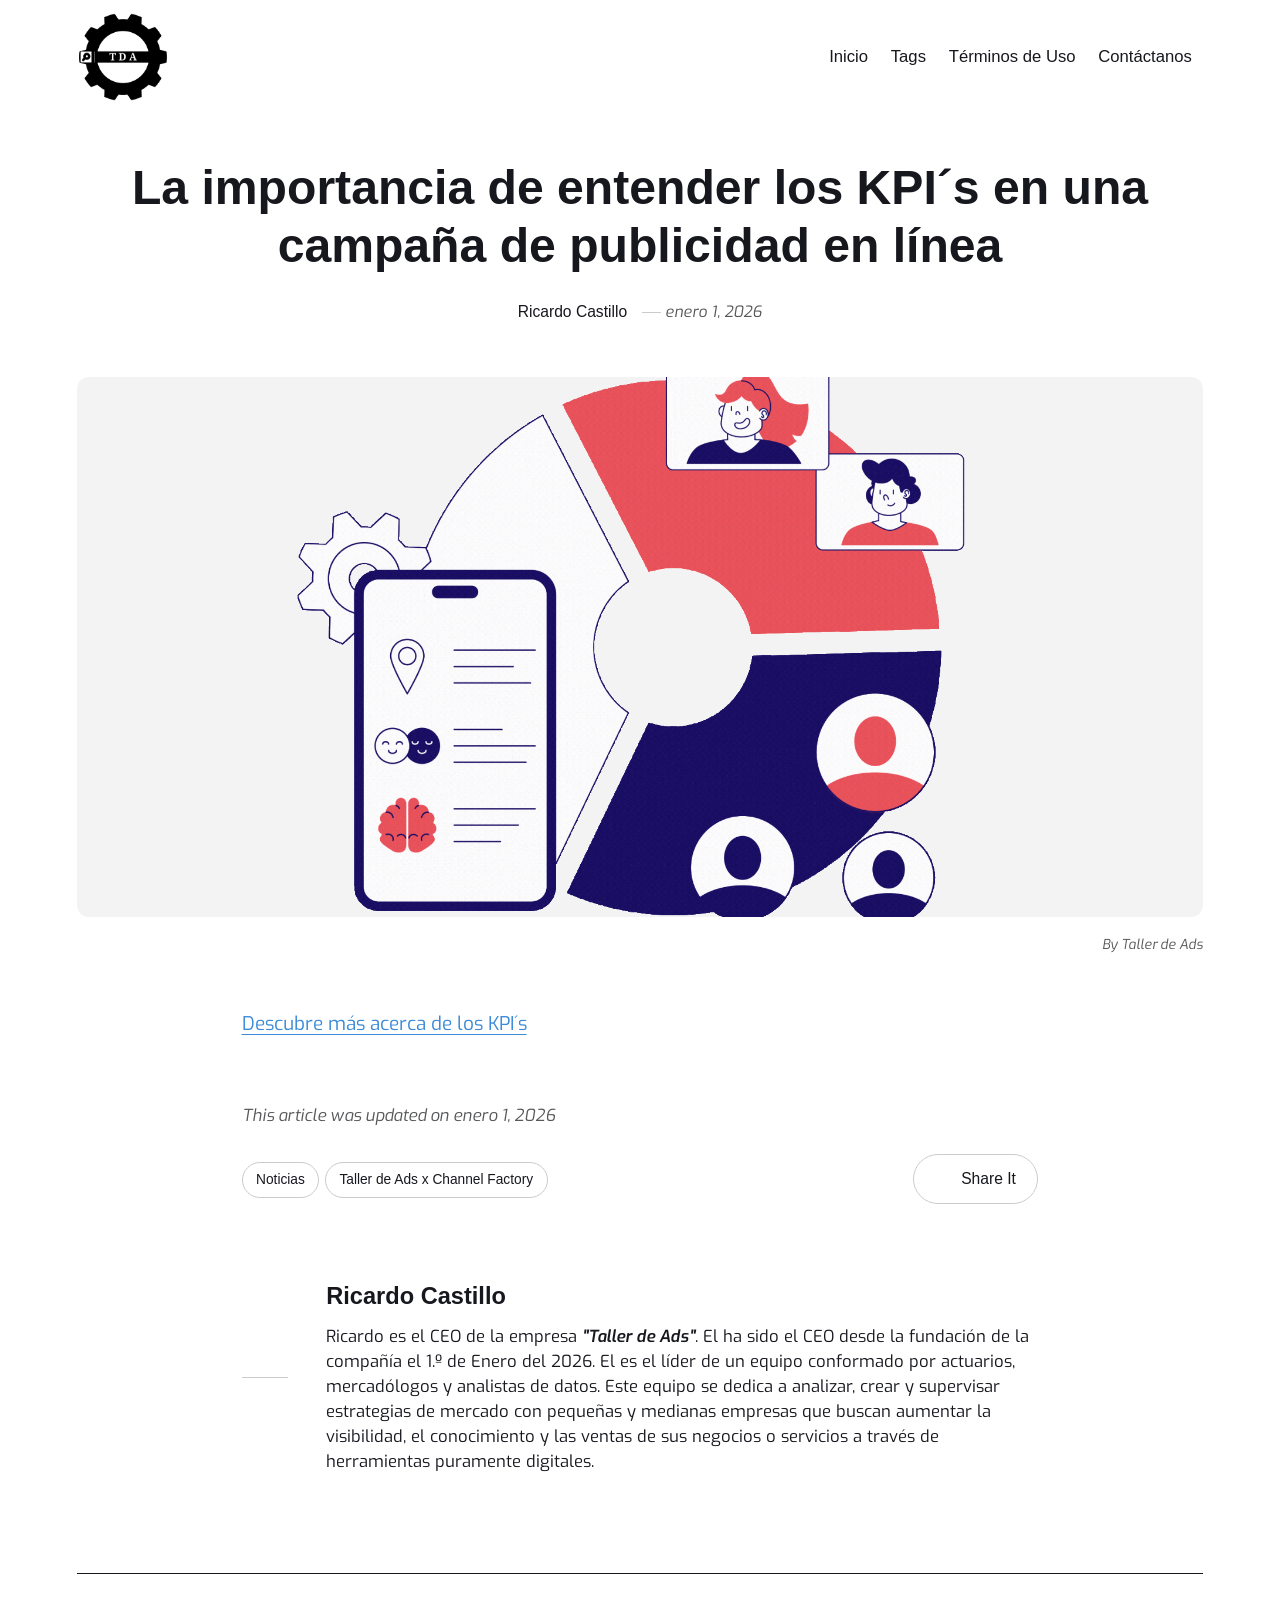
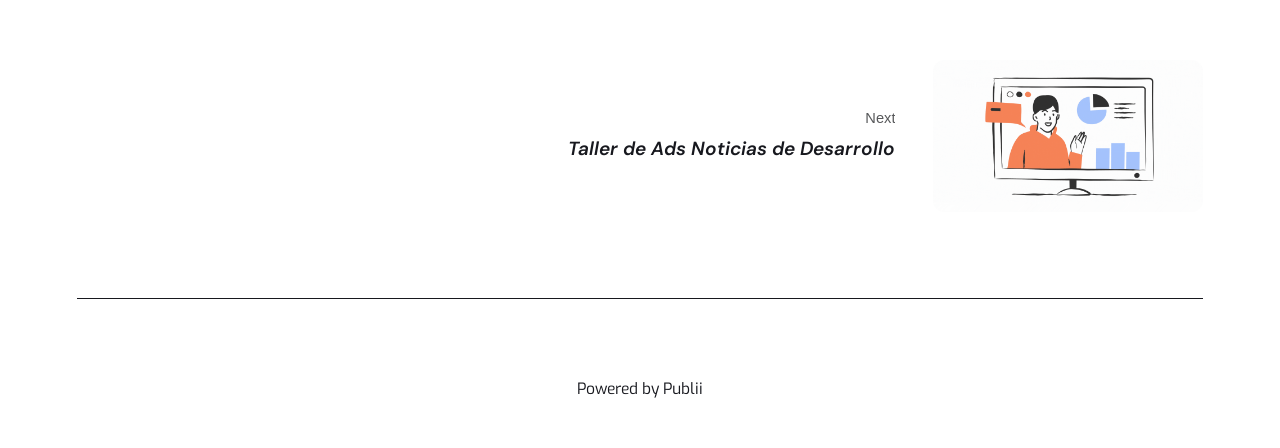
==== la-importancia-de-entender-los-kpis-en-una-campaa-de-publicidad-en-line/index.html @ 87f9d854 "Updated from Publii" ====
<!DOCTYPE html><html lang="es"><head><meta charset="utf-8"><meta http-equiv="X-UA-Compatible" content="IE=edge"><meta name="viewport" content="width=device-width,initial-scale=1"><title>La importancia de entender los KPI´s en una campaña de publicidad en línea - Taller de Ads</title><meta name="description" content="Taller de Ads narra de la importancia de entender los KPI´s y como estos mejoran futuras campañas de publicidad en línea."><meta name="generator" content="Publii Open-Source CMS for Static Site"><link rel="canonical" href="https://taller-ads.github.io/Taller-de-Ads/la-importancia-de-entender-los-kpis-en-una-campaa-de-publicidad-en-line/"><link rel="alternate" type="application/atom+xml" href="https://taller-ads.github.io/Taller-de-Ads/feed.xml" title="Taller de Ads - RSS"><link rel="alternate" type="application/json" href="https://taller-ads.github.io/Taller-de-Ads/feed.json" title="Taller de Ads - JSON"><meta property="og:title" content="La importancia de entender los KPI´s en una campaña de publicidad en línea"><meta property="og:image" content="https://taller-ads.github.io/Taller-de-Ads/media/posts/2/KPis.gif"><meta property="og:image:width" content="1920"><meta property="og:image:height" content="1080"><meta property="og:site_name" content="Taller de Ads"><meta property="og:description" content="Taller de Ads narra de la importancia de entender los KPI´s y como estos mejoran futuras campañas de publicidad en línea."><meta property="og:url" content="https://taller-ads.github.io/Taller-de-Ads/la-importancia-de-entender-los-kpis-en-una-campaa-de-publicidad-en-line/"><meta property="og:type" content="article"><link rel="shortcut icon" href="https://taller-ads.github.io/Taller-de-Ads/media/website/Taller-de-Ads-5.png" type="image/x-icon"><link rel="preload" href="https://taller-ads.github.io/Taller-de-Ads/assets/dynamic/fonts/exo/exo.woff2" as="font" type="font/woff2" crossorigin><link rel="preload" href="https://taller-ads.github.io/Taller-de-Ads/assets/dynamic/fonts/exo/exo-italic.woff2" as="font" type="font/woff2" crossorigin><link rel="preload" href="https://taller-ads.github.io/Taller-de-Ads/assets/dynamic/fonts/dmsans/dmsans.woff2" as="font" type="font/woff2" crossorigin><link rel="preload" href="https://taller-ads.github.io/Taller-de-Ads/assets/dynamic/fonts/dmsans/dmsans-italic.woff2" as="font" type="font/woff2" crossorigin><link rel="stylesheet" href="https://taller-ads.github.io/Taller-de-Ads/assets/css/style.css?v=8954010f05516cf7f7d532d155c84ef3"><script type="application/ld+json">{"@context":"http://schema.org","@type":"Article","mainEntityOfPage":{"@type":"WebPage","@id":"https://taller-ads.github.io/Taller-de-Ads/la-importancia-de-entender-los-kpis-en-una-campaa-de-publicidad-en-line/"},"headline":"La importancia de entender los KPI´s en una campaña de publicidad en línea","datePublished":"2026-01-01T21:03-05:00","dateModified":"2026-01-01T21:23-05:00","image":{"@type":"ImageObject","url":"https://taller-ads.github.io/Taller-de-Ads/media/posts/2/KPis.gif","height":1080,"width":1920},"description":"Taller de Ads narra de la importancia de entender los KPI´s y como estos mejoran futuras campañas de publicidad en línea.","author":{"@type":"Person","name":"Ricardo Castillo","url":"https://taller-ads.github.io/Taller-de-Ads/authors/ricardo-readman/"},"publisher":{"@type":"Organization","name":"Ricardo Castillo","logo":{"@type":"ImageObject","url":"https://taller-ads.github.io/Taller-de-Ads/media/website/Taller-de-Ads-5-2.png","height":1080,"width":1080}}}</script><noscript><style>img[loading] {
                    opacity: 1;
                }</style></noscript></head><body class="post-template"><header class="top js-header"><a class="logo" href="https://taller-ads.github.io/Taller-de-Ads/"><img src="https://taller-ads.github.io/Taller-de-Ads/media/website/Taller-de-Ads-5-2.png" alt="Taller de Ads" width="1080" height="1080"></a><nav class="navbar js-navbar"><button class="navbar__toggle js-toggle" aria-label="Menu" aria-haspopup="true" aria-expanded="false"><span class="navbar__toggle-box"><span class="navbar__toggle-inner">Menu</span></span></button><ul class="navbar__menu"><li><a href="https://taller-ads.github.io/Taller-de-Ads/" target="_self">Inicio</a></li><li><a href="https://taller-ads.github.io/Taller-de-Ads/tags/" target="_self">Tags</a></li><li><a href="https://taller-ads.github.io/Taller-de-Ads/terminos-y-condiciones/" target="_self">Términos de Uso</a></li><li><a href="www.miasegurador.mx" target="_self">Contáctanos</a></li></ul></nav></header><main class="post"><article class="content"><div class="hero"><header class="hero__content hero__content--centered"><div class="wrapper"><h1>La importancia de entender los KPI´s en una campaña de publicidad en línea</h1><div class="feed__meta content__meta content__meta--centered"><a href="https://taller-ads.github.io/Taller-de-Ads/authors/ricardo-readman/" class="feed__author">Ricardo Castillo</a> <time datetime="2026-01-01T21:03" class="feed__date">enero 1, 2026</time></div></div></header><figure class="hero__image"><div class="hero__image-wrapper"><img src="https://taller-ads.github.io/Taller-de-Ads/media/posts/2/KPis.gif" loading="eager" height="1080" width="1920" alt="KPI´s - la importancia de entender los KPI´s en las campañas digitales"></div><figcaption>By Taller de Ads</figcaption></figure></div><div class="entry-wrapper content__entry"><p><a href="https://www.youtube.com/watch?v=oYRj8zXJn3o" rel="nofollow">Descubre más acerca de los KPI´s</a></p></div><footer class="content__footer"><div class="entry-wrapper"><p class="content__updated">This article was updated on enero 1, 2026</p><div class="content__actions"><ul class="content__tag"><li><a href="https://taller-ads.github.io/Taller-de-Ads/tags/noticias/">Noticias</a></li><li><a href="https://taller-ads.github.io/Taller-de-Ads/tags/taller-de-ads-x-channel-factory/">Taller de Ads x Channel Factory</a></li></ul><div class="content__share"><button class="btn--icon content__share-button js-content__share-button"><svg width="20" height="20" aria-hidden="true"><use xlink:href="https://taller-ads.github.io/Taller-de-Ads/assets/svg/svg-map.svg#share"></use></svg> <span>Share It</span></button><div class="content__share-popup js-content__share-popup"></div></div></div><div class="content__bio bio"><div><h3 class="h4 bio__name"><a href="https://taller-ads.github.io/Taller-de-Ads/authors/ricardo-readman/" rel="author">Ricardo Castillo</a></h3><div class="bio__desc"><p class="align-left">Ricardo es el CEO de la empresa <strong><em>"Taller de Ads"</em></strong>. El ha sido el CEO desde la fundación de la compañía el 1.º de Enero del 2026. El es el líder de un equipo conformado por actuarios, mercadólogos y analistas de datos. Este equipo se dedica a analizar, crear y supervisar estrategias de mercado con pequeñas y medianas empresas que buscan aumentar la visibilidad, el conocimiento y las ventas de sus negocios o servicios a través de herramientas puramente digitales. </p></div></div></div></div><nav class="content__nav"><div class="wrapper"><div class="content__nav-inner"><div class="content__nav-next"><a href="https://taller-ads.github.io/Taller-de-Ads/taller-de-ads-noticias-de-desarrollo/" class="content__nav-link" rel="next"><div><span>Next</span> Taller de Ads Noticias de Desarrollo</div><figure class="content__nav-image"><img src="https://taller-ads.github.io/Taller-de-Ads/media/posts/3/Eventos.gif" class="lazyload" loading="lazy" alt="KPI´s en 2026" height="1080" width="1080"></figure></a></div></div></div></nav></footer></article></main><footer class="footer footer--glued"><div class="wrapper"><div class="footer__copyright"><p>Powered by Publii</p></div><button id="backToTop" class="footer__bttop" aria-label="Back to top" title="Back to top"><svg width="20" height="20"><use xlink:href="https://taller-ads.github.io/Taller-de-Ads/assets/svg/svg-map.svg#toparrow"/></svg></button></div></footer><script defer="defer" src="https://taller-ads.github.io/Taller-de-Ads/assets/js/scripts.min.js?v=ffcbea6c02c8178d10092962b235a5b0"></script><script>window.publiiThemeMenuConfig={mobileMenuMode:'sidebar',animationSpeed:300,submenuWidth: 'auto',doubleClickTime:500,mobileMenuExpandableSubmenus:true,relatedContainerForOverlayMenuSelector:'.top'};</script><script>var images = document.querySelectorAll('img[loading]');
        for (var i = 0; i < images.length; i++) {
            if (images[i].complete) {
                images[i].classList.add('is-loaded');
            } else {
                images[i].addEventListener('load', function () {
                    this.classList.add('is-loaded');
                }, false);
            }
        }</script></body></html>
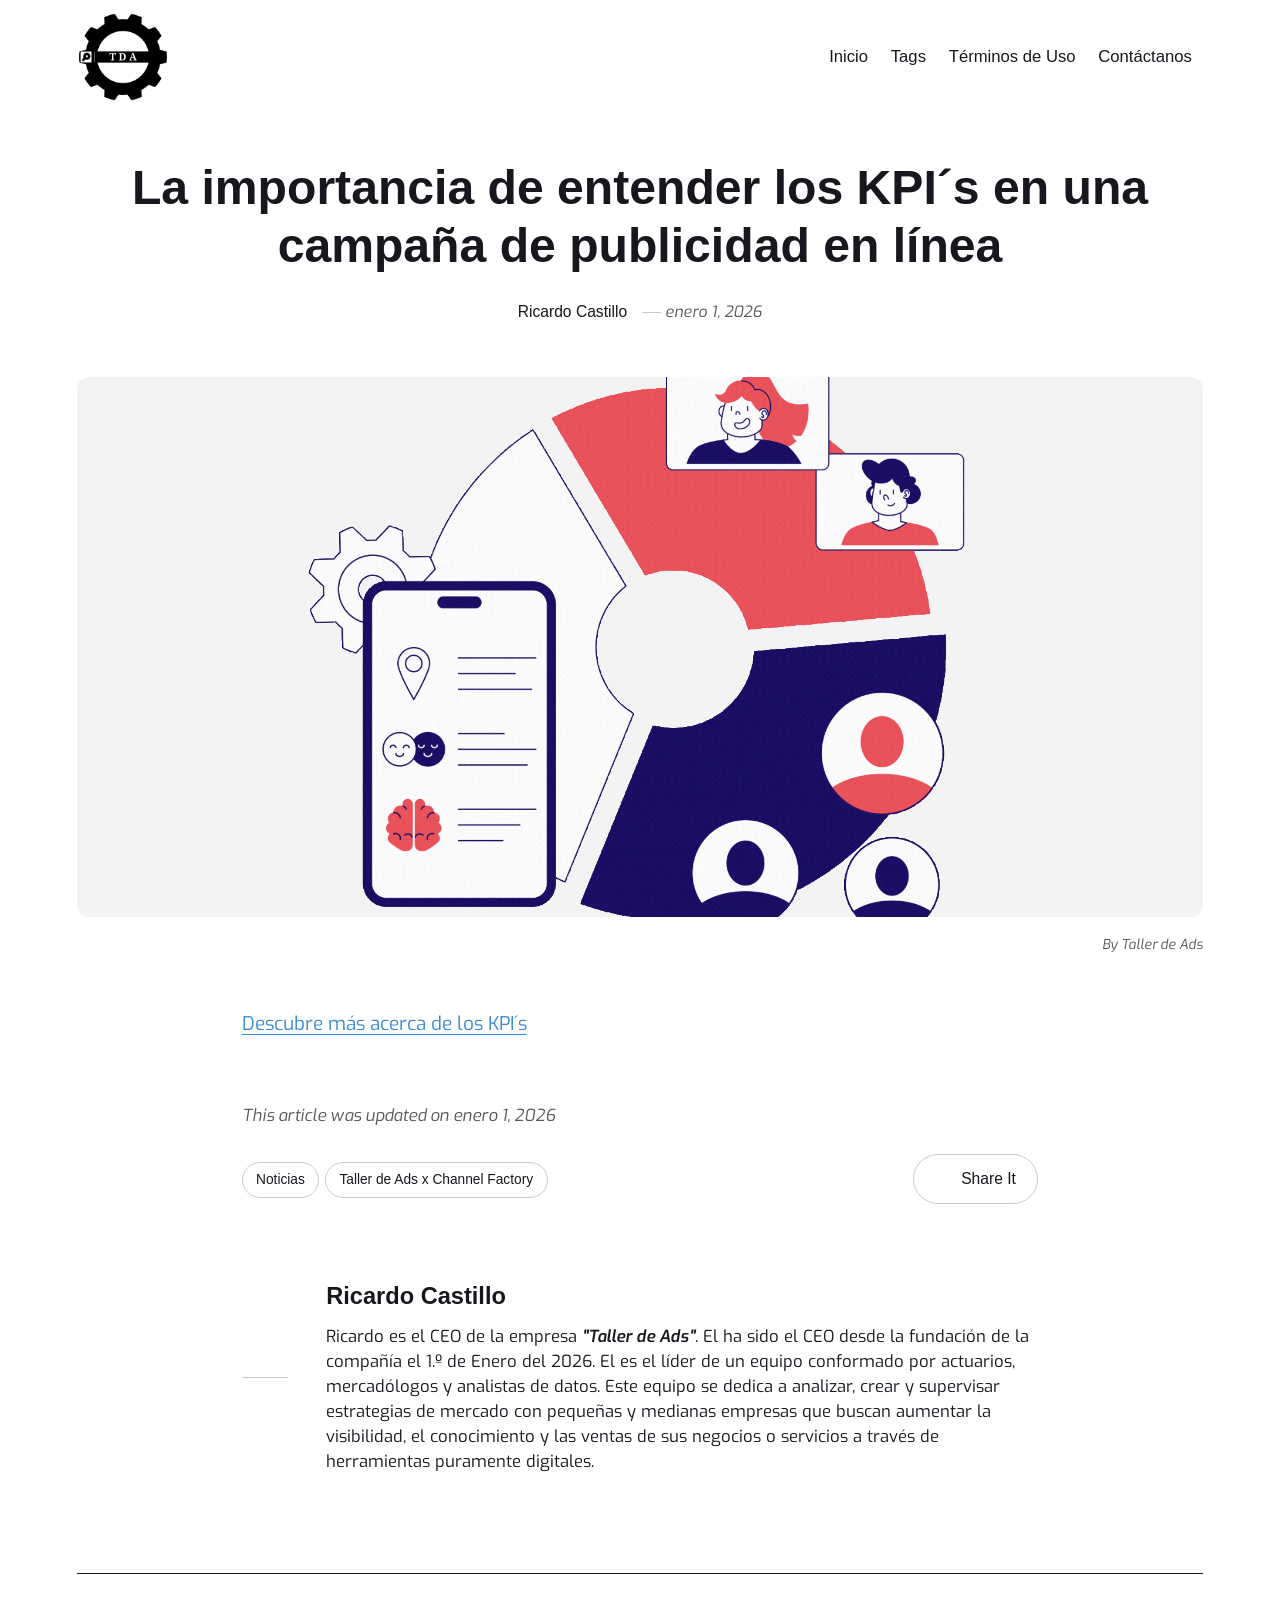
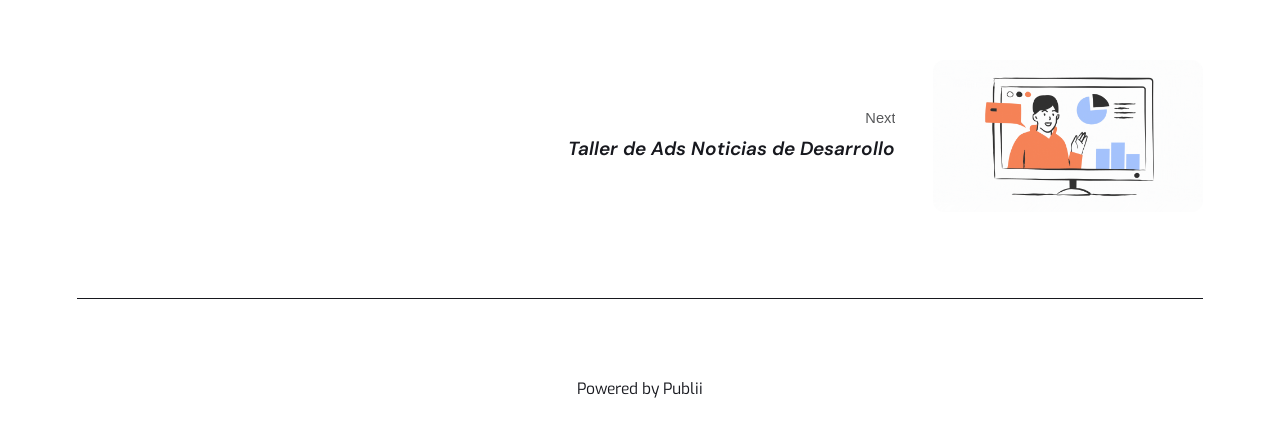
==== commit 4f2ed5bc: "Updated from Publii" ====
--- a/la-importancia-de-entender-los-kpis-en-una-campaa-de-publicidad-en-line/index.html
+++ b/la-importancia-de-entender-los-kpis-en-una-campaa-de-publicidad-en-line/index.html
@@ -1,6 +1,6 @@
 <!DOCTYPE html><html lang="es"><head><meta charset="utf-8"><meta http-equiv="X-UA-Compatible" content="IE=edge"><meta name="viewport" content="width=device-width,initial-scale=1"><title>La importancia de entender los KPI´s en una campaña de publicidad en línea - Taller de Ads</title><meta name="description" content="Taller de Ads narra de la importancia de entender los KPI´s y como estos mejoran futuras campañas de publicidad en línea."><meta name="generator" content="Publii Open-Source CMS for Static Site"><link rel="canonical" href="https://taller-ads.github.io/Taller-de-Ads/la-importancia-de-entender-los-kpis-en-una-campaa-de-publicidad-en-line/"><link rel="alternate" type="application/atom+xml" href="https://taller-ads.github.io/Taller-de-Ads/feed.xml" title="Taller de Ads - RSS"><link rel="alternate" type="application/json" href="https://taller-ads.github.io/Taller-de-Ads/feed.json" title="Taller de Ads - JSON"><meta property="og:title" content="La importancia de entender los KPI´s en una campaña de publicidad en línea"><meta property="og:image" content="https://taller-ads.github.io/Taller-de-Ads/media/posts/2/KPis.gif"><meta property="og:image:width" content="1920"><meta property="og:image:height" content="1080"><meta property="og:site_name" content="Taller de Ads"><meta property="og:description" content="Taller de Ads narra de la importancia de entender los KPI´s y como estos mejoran futuras campañas de publicidad en línea."><meta property="og:url" content="https://taller-ads.github.io/Taller-de-Ads/la-importancia-de-entender-los-kpis-en-una-campaa-de-publicidad-en-line/"><meta property="og:type" content="article"><link rel="shortcut icon" href="https://taller-ads.github.io/Taller-de-Ads/media/website/Taller-de-Ads-5.png" type="image/x-icon"><link rel="preload" href="https://taller-ads.github.io/Taller-de-Ads/assets/dynamic/fonts/exo/exo.woff2" as="font" type="font/woff2" crossorigin><link rel="preload" href="https://taller-ads.github.io/Taller-de-Ads/assets/dynamic/fonts/exo/exo-italic.woff2" as="font" type="font/woff2" crossorigin><link rel="preload" href="https://taller-ads.github.io/Taller-de-Ads/assets/dynamic/fonts/dmsans/dmsans.woff2" as="font" type="font/woff2" crossorigin><link rel="preload" href="https://taller-ads.github.io/Taller-de-Ads/assets/dynamic/fonts/dmsans/dmsans-italic.woff2" as="font" type="font/woff2" crossorigin><link rel="stylesheet" href="https://taller-ads.github.io/Taller-de-Ads/assets/css/style.css?v=8954010f05516cf7f7d532d155c84ef3"><script type="application/ld+json">{"@context":"http://schema.org","@type":"Article","mainEntityOfPage":{"@type":"WebPage","@id":"https://taller-ads.github.io/Taller-de-Ads/la-importancia-de-entender-los-kpis-en-una-campaa-de-publicidad-en-line/"},"headline":"La importancia de entender los KPI´s en una campaña de publicidad en línea","datePublished":"2026-01-01T21:03-05:00","dateModified":"2026-01-01T21:23-05:00","image":{"@type":"ImageObject","url":"https://taller-ads.github.io/Taller-de-Ads/media/posts/2/KPis.gif","height":1080,"width":1920},"description":"Taller de Ads narra de la importancia de entender los KPI´s y como estos mejoran futuras campañas de publicidad en línea.","author":{"@type":"Person","name":"Ricardo Castillo","url":"https://taller-ads.github.io/Taller-de-Ads/authors/ricardo-readman/"},"publisher":{"@type":"Organization","name":"Ricardo Castillo","logo":{"@type":"ImageObject","url":"https://taller-ads.github.io/Taller-de-Ads/media/website/Taller-de-Ads-5-2.png","height":1080,"width":1080}}}</script><noscript><style>img[loading] {
                     opacity: 1;
-                }</style></noscript></head><body class="post-template"><header class="top js-header"><a class="logo" href="https://taller-ads.github.io/Taller-de-Ads/"><img src="https://taller-ads.github.io/Taller-de-Ads/media/website/Taller-de-Ads-5-2.png" alt="Taller de Ads" width="1080" height="1080"></a><nav class="navbar js-navbar"><button class="navbar__toggle js-toggle" aria-label="Menu" aria-haspopup="true" aria-expanded="false"><span class="navbar__toggle-box"><span class="navbar__toggle-inner">Menu</span></span></button><ul class="navbar__menu"><li><a href="https://taller-ads.github.io/Taller-de-Ads/" target="_self">Inicio</a></li><li><a href="https://taller-ads.github.io/Taller-de-Ads/tags/" target="_self">Tags</a></li><li><a href="https://taller-ads.github.io/Taller-de-Ads/terminos-y-condiciones/" target="_self">Términos de Uso</a></li><li><a href="www.miasegurador.mx" target="_self">Contáctanos</a></li></ul></nav></header><main class="post"><article class="content"><div class="hero"><header class="hero__content hero__content--centered"><div class="wrapper"><h1>La importancia de entender los KPI´s en una campaña de publicidad en línea</h1><div class="feed__meta content__meta content__meta--centered"><a href="https://taller-ads.github.io/Taller-de-Ads/authors/ricardo-readman/" class="feed__author">Ricardo Castillo</a> <time datetime="2026-01-01T21:03" class="feed__date">enero 1, 2026</time></div></div></header><figure class="hero__image"><div class="hero__image-wrapper"><img src="https://taller-ads.github.io/Taller-de-Ads/media/posts/2/KPis.gif" loading="eager" height="1080" width="1920" alt="KPI´s - la importancia de entender los KPI´s en las campañas digitales"></div><figcaption>By Taller de Ads</figcaption></figure></div><div class="entry-wrapper content__entry"><p><a href="https://www.youtube.com/watch?v=oYRj8zXJn3o" rel="nofollow">Descubre más acerca de los KPI´s</a></p></div><footer class="content__footer"><div class="entry-wrapper"><p class="content__updated">This article was updated on enero 1, 2026</p><div class="content__actions"><ul class="content__tag"><li><a href="https://taller-ads.github.io/Taller-de-Ads/tags/noticias/">Noticias</a></li><li><a href="https://taller-ads.github.io/Taller-de-Ads/tags/taller-de-ads-x-channel-factory/">Taller de Ads x Channel Factory</a></li></ul><div class="content__share"><button class="btn--icon content__share-button js-content__share-button"><svg width="20" height="20" aria-hidden="true"><use xlink:href="https://taller-ads.github.io/Taller-de-Ads/assets/svg/svg-map.svg#share"></use></svg> <span>Share It</span></button><div class="content__share-popup js-content__share-popup"></div></div></div><div class="content__bio bio"><div><h3 class="h4 bio__name"><a href="https://taller-ads.github.io/Taller-de-Ads/authors/ricardo-readman/" rel="author">Ricardo Castillo</a></h3><div class="bio__desc"><p class="align-left">Ricardo es el CEO de la empresa <strong><em>"Taller de Ads"</em></strong>. El ha sido el CEO desde la fundación de la compañía el 1.º de Enero del 2026. El es el líder de un equipo conformado por actuarios, mercadólogos y analistas de datos. Este equipo se dedica a analizar, crear y supervisar estrategias de mercado con pequeñas y medianas empresas que buscan aumentar la visibilidad, el conocimiento y las ventas de sus negocios o servicios a través de herramientas puramente digitales. </p></div></div></div></div><nav class="content__nav"><div class="wrapper"><div class="content__nav-inner"><div class="content__nav-next"><a href="https://taller-ads.github.io/Taller-de-Ads/taller-de-ads-noticias-de-desarrollo/" class="content__nav-link" rel="next"><div><span>Next</span> Taller de Ads Noticias de Desarrollo</div><figure class="content__nav-image"><img src="https://taller-ads.github.io/Taller-de-Ads/media/posts/3/Eventos.gif" class="lazyload" loading="lazy" alt="KPI´s en 2026" height="1080" width="1080"></figure></a></div></div></div></nav></footer></article></main><footer class="footer footer--glued"><div class="wrapper"><div class="footer__copyright"><p>Powered by Publii</p></div><button id="backToTop" class="footer__bttop" aria-label="Back to top" title="Back to top"><svg width="20" height="20"><use xlink:href="https://taller-ads.github.io/Taller-de-Ads/assets/svg/svg-map.svg#toparrow"/></svg></button></div></footer><script defer="defer" src="https://taller-ads.github.io/Taller-de-Ads/assets/js/scripts.min.js?v=ffcbea6c02c8178d10092962b235a5b0"></script><script>window.publiiThemeMenuConfig={mobileMenuMode:'sidebar',animationSpeed:300,submenuWidth: 'auto',doubleClickTime:500,mobileMenuExpandableSubmenus:true,relatedContainerForOverlayMenuSelector:'.top'};</script><script>var images = document.querySelectorAll('img[loading]');
+                }</style></noscript></head><body class="post-template"><header class="top js-header"><a class="logo" href="https://taller-ads.github.io/Taller-de-Ads/"><img src="https://taller-ads.github.io/Taller-de-Ads/media/website/Taller-de-Ads-5-2.png" alt="Taller de Ads" width="1080" height="1080"></a><nav class="navbar js-navbar"><button class="navbar__toggle js-toggle" aria-label="Menu" aria-haspopup="true" aria-expanded="false"><span class="navbar__toggle-box"><span class="navbar__toggle-inner">Menu</span></span></button><ul class="navbar__menu"><li><a href="https://taller-ads.github.io/Taller-de-Ads/" target="_self">Inicio</a></li><li><a href="https://taller-ads.github.io/Taller-de-Ads/tags/" target="_self">Tags</a></li><li><a href="https://taller-ads.github.io/Taller-de-Ads/terminos-y-condiciones/" target="_self">Términos de Uso</a></li><li><a href="https://miasegurador.mx/" target="_self">Contáctanos</a></li></ul></nav></header><main class="post"><article class="content"><div class="hero"><header class="hero__content hero__content--centered"><div class="wrapper"><h1>La importancia de entender los KPI´s en una campaña de publicidad en línea</h1><div class="feed__meta content__meta content__meta--centered"><a href="https://taller-ads.github.io/Taller-de-Ads/authors/ricardo-readman/" class="feed__author">Ricardo Castillo</a> <time datetime="2026-01-01T21:03" class="feed__date">enero 1, 2026</time></div></div></header><figure class="hero__image"><div class="hero__image-wrapper"><img src="https://taller-ads.github.io/Taller-de-Ads/media/posts/2/KPis.gif" loading="eager" height="1080" width="1920" alt="KPI´s - la importancia de entender los KPI´s en las campañas digitales"></div><figcaption>By Taller de Ads</figcaption></figure></div><div class="entry-wrapper content__entry"><p><a href="https://www.youtube.com/watch?v=oYRj8zXJn3o" rel="nofollow">Descubre más acerca de los KPI´s</a></p></div><footer class="content__footer"><div class="entry-wrapper"><p class="content__updated">This article was updated on enero 1, 2026</p><div class="content__actions"><ul class="content__tag"><li><a href="https://taller-ads.github.io/Taller-de-Ads/tags/noticias/">Noticias</a></li><li><a href="https://taller-ads.github.io/Taller-de-Ads/tags/taller-de-ads-x-channel-factory/">Taller de Ads x Channel Factory</a></li></ul><div class="content__share"><button class="btn--icon content__share-button js-content__share-button"><svg width="20" height="20" aria-hidden="true"><use xlink:href="https://taller-ads.github.io/Taller-de-Ads/assets/svg/svg-map.svg#share"></use></svg> <span>Share It</span></button><div class="content__share-popup js-content__share-popup"></div></div></div><div class="content__bio bio"><div><h3 class="h4 bio__name"><a href="https://taller-ads.github.io/Taller-de-Ads/authors/ricardo-readman/" rel="author">Ricardo Castillo</a></h3><div class="bio__desc"><p class="align-left">Ricardo es el CEO de la empresa <strong><em>"Taller de Ads"</em></strong>. El ha sido el CEO desde la fundación de la compañía el 1.º de Enero del 2026. El es el líder de un equipo conformado por actuarios, mercadólogos y analistas de datos. Este equipo se dedica a analizar, crear y supervisar estrategias de mercado con pequeñas y medianas empresas que buscan aumentar la visibilidad, el conocimiento y las ventas de sus negocios o servicios a través de herramientas puramente digitales. </p></div></div></div></div><nav class="content__nav"><div class="wrapper"><div class="content__nav-inner"><div class="content__nav-next"><a href="https://taller-ads.github.io/Taller-de-Ads/taller-de-ads-noticias-de-desarrollo/" class="content__nav-link" rel="next"><div><span>Next</span> Taller de Ads Noticias de Desarrollo</div><figure class="content__nav-image"><img src="https://taller-ads.github.io/Taller-de-Ads/media/posts/3/Eventos.gif" class="lazyload" loading="lazy" alt="KPI´s en 2026" height="1080" width="1080"></figure></a></div></div></div></nav></footer></article></main><footer class="footer footer--glued"><div class="wrapper"><div class="footer__copyright"><p>Powered by Publii</p></div><button id="backToTop" class="footer__bttop" aria-label="Back to top" title="Back to top"><svg width="20" height="20"><use xlink:href="https://taller-ads.github.io/Taller-de-Ads/assets/svg/svg-map.svg#toparrow"/></svg></button></div></footer><script defer="defer" src="https://taller-ads.github.io/Taller-de-Ads/assets/js/scripts.min.js?v=ffcbea6c02c8178d10092962b235a5b0"></script><script>window.publiiThemeMenuConfig={mobileMenuMode:'sidebar',animationSpeed:300,submenuWidth: 'auto',doubleClickTime:500,mobileMenuExpandableSubmenus:true,relatedContainerForOverlayMenuSelector:'.top'};</script><script>var images = document.querySelectorAll('img[loading]');
         for (var i = 0; i < images.length; i++) {
             if (images[i].complete) {
                 images[i].classList.add('is-loaded');
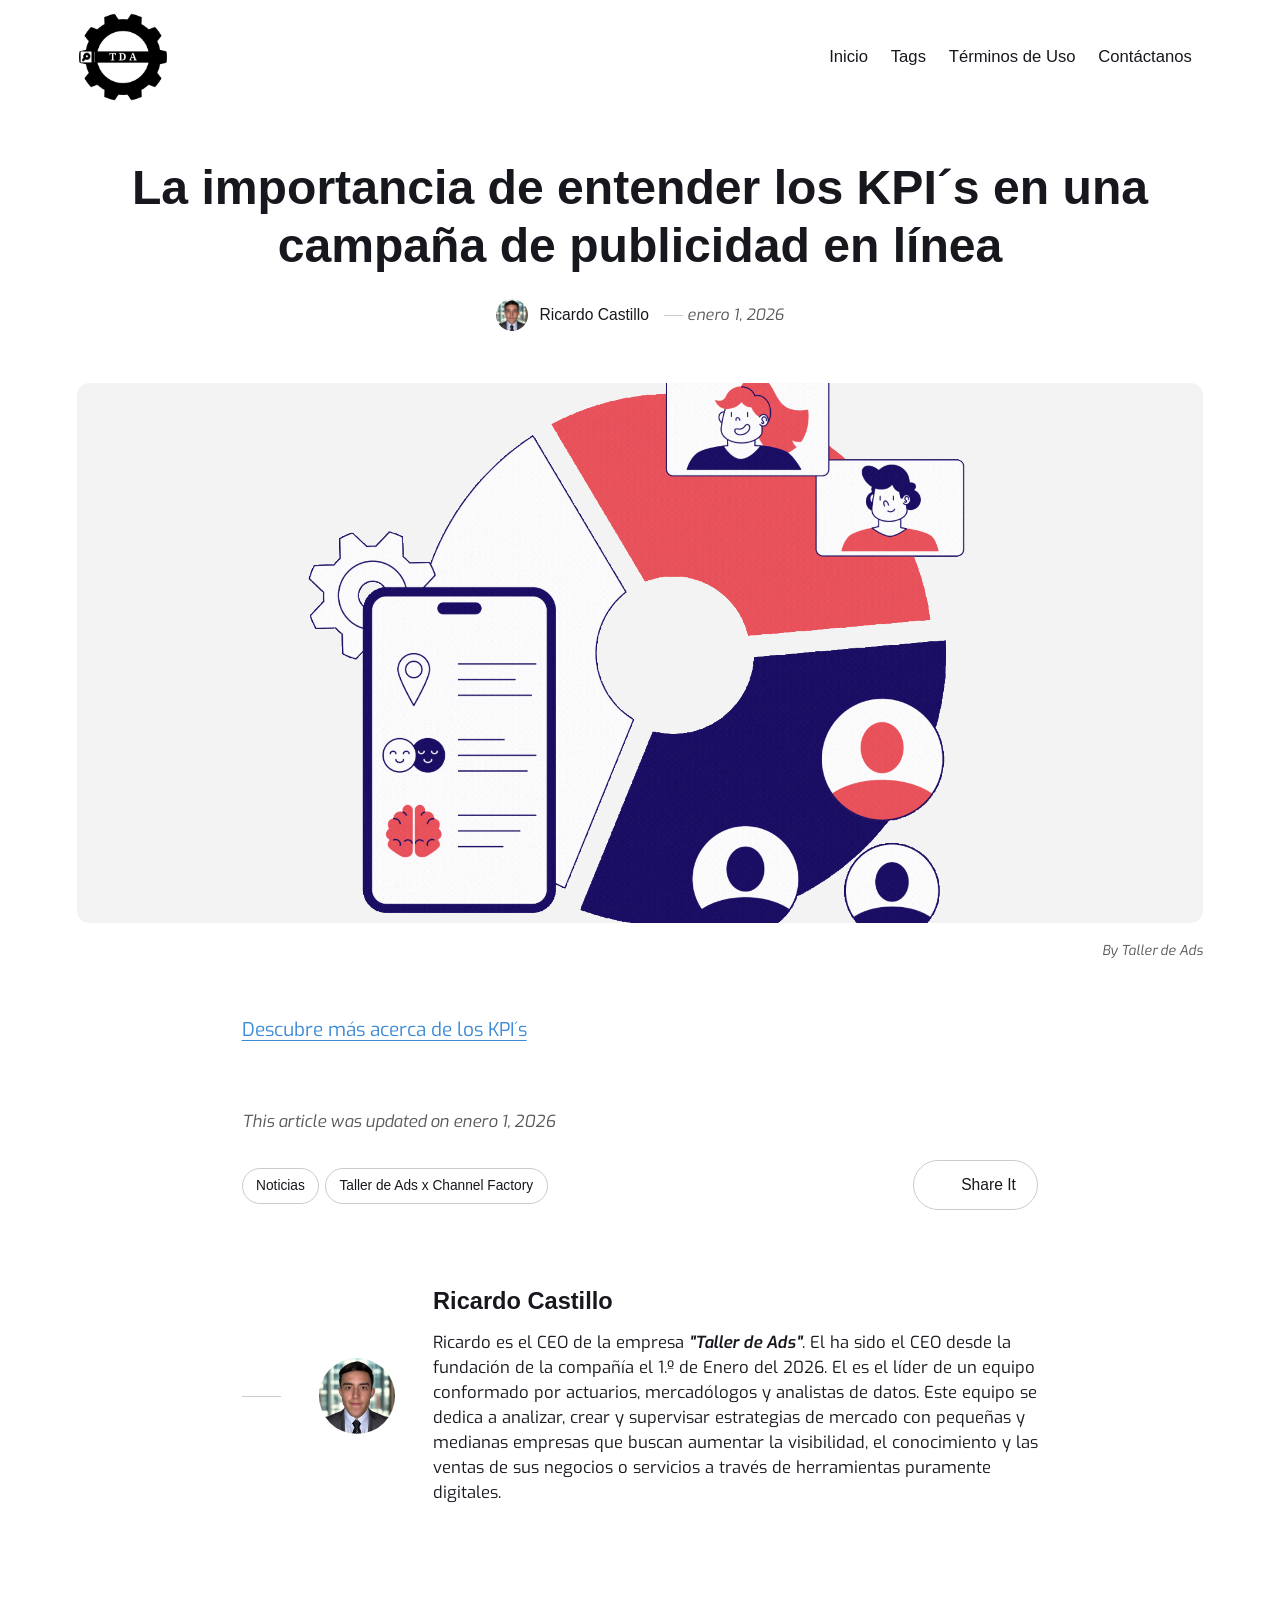
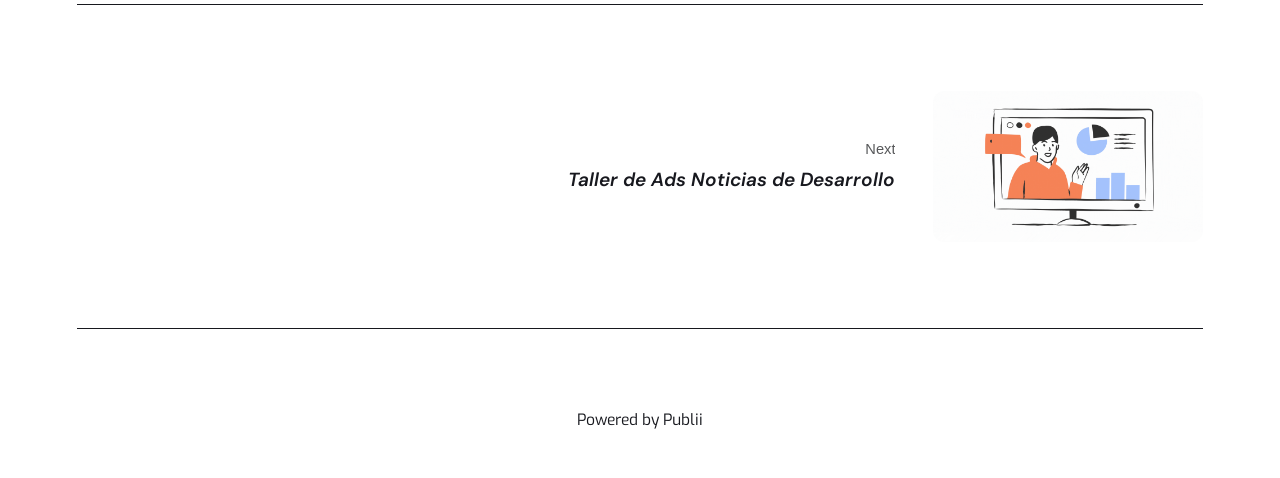
==== commit 1ae4cfb6: "Updated from Publii" ====
--- a/la-importancia-de-entender-los-kpis-en-una-campaa-de-publicidad-en-line/index.html
+++ b/la-importancia-de-entender-los-kpis-en-una-campaa-de-publicidad-en-line/index.html
@@ -1,6 +1,6 @@
 <!DOCTYPE html><html lang="es"><head><meta charset="utf-8"><meta http-equiv="X-UA-Compatible" content="IE=edge"><meta name="viewport" content="width=device-width,initial-scale=1"><title>La importancia de entender los KPI´s en una campaña de publicidad en línea - Taller de Ads</title><meta name="description" content="Taller de Ads narra de la importancia de entender los KPI´s y como estos mejoran futuras campañas de publicidad en línea."><meta name="generator" content="Publii Open-Source CMS for Static Site"><link rel="canonical" href="https://taller-ads.github.io/Taller-de-Ads/la-importancia-de-entender-los-kpis-en-una-campaa-de-publicidad-en-line/"><link rel="alternate" type="application/atom+xml" href="https://taller-ads.github.io/Taller-de-Ads/feed.xml" title="Taller de Ads - RSS"><link rel="alternate" type="application/json" href="https://taller-ads.github.io/Taller-de-Ads/feed.json" title="Taller de Ads - JSON"><meta property="og:title" content="La importancia de entender los KPI´s en una campaña de publicidad en línea"><meta property="og:image" content="https://taller-ads.github.io/Taller-de-Ads/media/posts/2/KPis.gif"><meta property="og:image:width" content="1920"><meta property="og:image:height" content="1080"><meta property="og:site_name" content="Taller de Ads"><meta property="og:description" content="Taller de Ads narra de la importancia de entender los KPI´s y como estos mejoran futuras campañas de publicidad en línea."><meta property="og:url" content="https://taller-ads.github.io/Taller-de-Ads/la-importancia-de-entender-los-kpis-en-una-campaa-de-publicidad-en-line/"><meta property="og:type" content="article"><link rel="shortcut icon" href="https://taller-ads.github.io/Taller-de-Ads/media/website/Taller-de-Ads-5.png" type="image/x-icon"><link rel="preload" href="https://taller-ads.github.io/Taller-de-Ads/assets/dynamic/fonts/exo/exo.woff2" as="font" type="font/woff2" crossorigin><link rel="preload" href="https://taller-ads.github.io/Taller-de-Ads/assets/dynamic/fonts/exo/exo-italic.woff2" as="font" type="font/woff2" crossorigin><link rel="preload" href="https://taller-ads.github.io/Taller-de-Ads/assets/dynamic/fonts/dmsans/dmsans.woff2" as="font" type="font/woff2" crossorigin><link rel="preload" href="https://taller-ads.github.io/Taller-de-Ads/assets/dynamic/fonts/dmsans/dmsans-italic.woff2" as="font" type="font/woff2" crossorigin><link rel="stylesheet" href="https://taller-ads.github.io/Taller-de-Ads/assets/css/style.css?v=8954010f05516cf7f7d532d155c84ef3"><script type="application/ld+json">{"@context":"http://schema.org","@type":"Article","mainEntityOfPage":{"@type":"WebPage","@id":"https://taller-ads.github.io/Taller-de-Ads/la-importancia-de-entender-los-kpis-en-una-campaa-de-publicidad-en-line/"},"headline":"La importancia de entender los KPI´s en una campaña de publicidad en línea","datePublished":"2026-01-01T21:03-05:00","dateModified":"2026-01-01T21:23-05:00","image":{"@type":"ImageObject","url":"https://taller-ads.github.io/Taller-de-Ads/media/posts/2/KPis.gif","height":1080,"width":1920},"description":"Taller de Ads narra de la importancia de entender los KPI´s y como estos mejoran futuras campañas de publicidad en línea.","author":{"@type":"Person","name":"Ricardo Castillo","url":"https://taller-ads.github.io/Taller-de-Ads/authors/ricardo-readman/"},"publisher":{"@type":"Organization","name":"Ricardo Castillo","logo":{"@type":"ImageObject","url":"https://taller-ads.github.io/Taller-de-Ads/media/website/Taller-de-Ads-5-2.png","height":1080,"width":1080}}}</script><noscript><style>img[loading] {
                     opacity: 1;
-                }</style></noscript></head><body class="post-template"><header class="top js-header"><a class="logo" href="https://taller-ads.github.io/Taller-de-Ads/"><img src="https://taller-ads.github.io/Taller-de-Ads/media/website/Taller-de-Ads-5-2.png" alt="Taller de Ads" width="1080" height="1080"></a><nav class="navbar js-navbar"><button class="navbar__toggle js-toggle" aria-label="Menu" aria-haspopup="true" aria-expanded="false"><span class="navbar__toggle-box"><span class="navbar__toggle-inner">Menu</span></span></button><ul class="navbar__menu"><li><a href="https://taller-ads.github.io/Taller-de-Ads/" target="_self">Inicio</a></li><li><a href="https://taller-ads.github.io/Taller-de-Ads/tags/" target="_self">Tags</a></li><li><a href="https://taller-ads.github.io/Taller-de-Ads/terminos-y-condiciones/" target="_self">Términos de Uso</a></li><li><a href="https://miasegurador.mx/" target="_self">Contáctanos</a></li></ul></nav></header><main class="post"><article class="content"><div class="hero"><header class="hero__content hero__content--centered"><div class="wrapper"><h1>La importancia de entender los KPI´s en una campaña de publicidad en línea</h1><div class="feed__meta content__meta content__meta--centered"><a href="https://taller-ads.github.io/Taller-de-Ads/authors/ricardo-readman/" class="feed__author">Ricardo Castillo</a> <time datetime="2026-01-01T21:03" class="feed__date">enero 1, 2026</time></div></div></header><figure class="hero__image"><div class="hero__image-wrapper"><img src="https://taller-ads.github.io/Taller-de-Ads/media/posts/2/KPis.gif" loading="eager" height="1080" width="1920" alt="KPI´s - la importancia de entender los KPI´s en las campañas digitales"></div><figcaption>By Taller de Ads</figcaption></figure></div><div class="entry-wrapper content__entry"><p><a href="https://www.youtube.com/watch?v=oYRj8zXJn3o" rel="nofollow">Descubre más acerca de los KPI´s</a></p></div><footer class="content__footer"><div class="entry-wrapper"><p class="content__updated">This article was updated on enero 1, 2026</p><div class="content__actions"><ul class="content__tag"><li><a href="https://taller-ads.github.io/Taller-de-Ads/tags/noticias/">Noticias</a></li><li><a href="https://taller-ads.github.io/Taller-de-Ads/tags/taller-de-ads-x-channel-factory/">Taller de Ads x Channel Factory</a></li></ul><div class="content__share"><button class="btn--icon content__share-button js-content__share-button"><svg width="20" height="20" aria-hidden="true"><use xlink:href="https://taller-ads.github.io/Taller-de-Ads/assets/svg/svg-map.svg#share"></use></svg> <span>Share It</span></button><div class="content__share-popup js-content__share-popup"></div></div></div><div class="content__bio bio"><div><h3 class="h4 bio__name"><a href="https://taller-ads.github.io/Taller-de-Ads/authors/ricardo-readman/" rel="author">Ricardo Castillo</a></h3><div class="bio__desc"><p class="align-left">Ricardo es el CEO de la empresa <strong><em>"Taller de Ads"</em></strong>. El ha sido el CEO desde la fundación de la compañía el 1.º de Enero del 2026. El es el líder de un equipo conformado por actuarios, mercadólogos y analistas de datos. Este equipo se dedica a analizar, crear y supervisar estrategias de mercado con pequeñas y medianas empresas que buscan aumentar la visibilidad, el conocimiento y las ventas de sus negocios o servicios a través de herramientas puramente digitales. </p></div></div></div></div><nav class="content__nav"><div class="wrapper"><div class="content__nav-inner"><div class="content__nav-next"><a href="https://taller-ads.github.io/Taller-de-Ads/taller-de-ads-noticias-de-desarrollo/" class="content__nav-link" rel="next"><div><span>Next</span> Taller de Ads Noticias de Desarrollo</div><figure class="content__nav-image"><img src="https://taller-ads.github.io/Taller-de-Ads/media/posts/3/Eventos.gif" class="lazyload" loading="lazy" alt="KPI´s en 2026" height="1080" width="1080"></figure></a></div></div></div></nav></footer></article></main><footer class="footer footer--glued"><div class="wrapper"><div class="footer__copyright"><p>Powered by Publii</p></div><button id="backToTop" class="footer__bttop" aria-label="Back to top" title="Back to top"><svg width="20" height="20"><use xlink:href="https://taller-ads.github.io/Taller-de-Ads/assets/svg/svg-map.svg#toparrow"/></svg></button></div></footer><script defer="defer" src="https://taller-ads.github.io/Taller-de-Ads/assets/js/scripts.min.js?v=ffcbea6c02c8178d10092962b235a5b0"></script><script>window.publiiThemeMenuConfig={mobileMenuMode:'sidebar',animationSpeed:300,submenuWidth: 'auto',doubleClickTime:500,mobileMenuExpandableSubmenus:true,relatedContainerForOverlayMenuSelector:'.top'};</script><script>var images = document.querySelectorAll('img[loading]');
+                }</style></noscript></head><body class="post-template"><header class="top js-header"><a class="logo" href="https://taller-ads.github.io/Taller-de-Ads/"><img src="https://taller-ads.github.io/Taller-de-Ads/media/website/Taller-de-Ads-5-2.png" alt="Taller de Ads" width="1080" height="1080"></a><nav class="navbar js-navbar"><button class="navbar__toggle js-toggle" aria-label="Menu" aria-haspopup="true" aria-expanded="false"><span class="navbar__toggle-box"><span class="navbar__toggle-inner">Menu</span></span></button><ul class="navbar__menu"><li><a href="https://taller-ads.github.io/Taller-de-Ads/" target="_self">Inicio</a></li><li><a href="https://taller-ads.github.io/Taller-de-Ads/tags/" target="_self">Tags</a></li><li><a href="https://taller-ads.github.io/Taller-de-Ads/terminos-y-condiciones/" target="_self">Términos de Uso</a></li><li><a href="https://miasegurador.mx/" target="_self">Contáctanos</a></li></ul></nav></header><main class="post"><article class="content"><div class="hero"><header class="hero__content hero__content--centered"><div class="wrapper"><h1>La importancia de entender los KPI´s en una campaña de publicidad en línea</h1><div class="feed__meta content__meta content__meta--centered"><img src="https://taller-ads.github.io/Taller-de-Ads/media/website/Ricardo-Castillo-2.png" loading="eager" height="1080" width="1080" class="feed__author-thumb" alt=""> <a href="https://taller-ads.github.io/Taller-de-Ads/authors/ricardo-readman/" class="feed__author">Ricardo Castillo</a> <time datetime="2026-01-01T21:03" class="feed__date">enero 1, 2026</time></div></div></header><figure class="hero__image"><div class="hero__image-wrapper"><img src="https://taller-ads.github.io/Taller-de-Ads/media/posts/2/KPis.gif" loading="eager" height="1080" width="1920" alt="KPI´s - la importancia de entender los KPI´s en las campañas digitales"></div><figcaption>By Taller de Ads</figcaption></figure></div><div class="entry-wrapper content__entry"><p><a href="https://www.youtube.com/watch?v=oYRj8zXJn3o" rel="nofollow">Descubre más acerca de los KPI´s</a></p></div><footer class="content__footer"><div class="entry-wrapper"><p class="content__updated">This article was updated on enero 1, 2026</p><div class="content__actions"><ul class="content__tag"><li><a href="https://taller-ads.github.io/Taller-de-Ads/tags/noticias/">Noticias</a></li><li><a href="https://taller-ads.github.io/Taller-de-Ads/tags/taller-de-ads-x-channel-factory/">Taller de Ads x Channel Factory</a></li></ul><div class="content__share"><button class="btn--icon content__share-button js-content__share-button"><svg width="20" height="20" aria-hidden="true"><use xlink:href="https://taller-ads.github.io/Taller-de-Ads/assets/svg/svg-map.svg#share"></use></svg> <span>Share It</span></button><div class="content__share-popup js-content__share-popup"></div></div></div><div class="content__bio bio"><img src="https://taller-ads.github.io/Taller-de-Ads/media/website/Ricardo-Castillo-2.png" loading="lazy" height="1080" width="1080" class="bio__avatar" alt=""><div><h3 class="h4 bio__name"><a href="https://taller-ads.github.io/Taller-de-Ads/authors/ricardo-readman/" rel="author">Ricardo Castillo</a></h3><div class="bio__desc"><p class="align-left">Ricardo es el CEO de la empresa <strong><em>"Taller de Ads"</em></strong>. El ha sido el CEO desde la fundación de la compañía el 1.º de Enero del 2026. El es el líder de un equipo conformado por actuarios, mercadólogos y analistas de datos. Este equipo se dedica a analizar, crear y supervisar estrategias de mercado con pequeñas y medianas empresas que buscan aumentar la visibilidad, el conocimiento y las ventas de sus negocios o servicios a través de herramientas puramente digitales. </p></div></div></div></div><nav class="content__nav"><div class="wrapper"><div class="content__nav-inner"><div class="content__nav-next"><a href="https://taller-ads.github.io/Taller-de-Ads/taller-de-ads-noticias-de-desarrollo/" class="content__nav-link" rel="next"><div><span>Next</span> Taller de Ads Noticias de Desarrollo</div><figure class="content__nav-image"><img src="https://taller-ads.github.io/Taller-de-Ads/media/posts/3/Eventos.gif" class="lazyload" loading="lazy" alt="KPI´s en 2026" height="1080" width="1080"></figure></a></div></div></div></nav></footer></article></main><footer class="footer footer--glued"><div class="wrapper"><div class="footer__copyright"><p>Powered by Publii</p></div><button id="backToTop" class="footer__bttop" aria-label="Back to top" title="Back to top"><svg width="20" height="20"><use xlink:href="https://taller-ads.github.io/Taller-de-Ads/assets/svg/svg-map.svg#toparrow"/></svg></button></div></footer><script defer="defer" src="https://taller-ads.github.io/Taller-de-Ads/assets/js/scripts.min.js?v=ffcbea6c02c8178d10092962b235a5b0"></script><script>window.publiiThemeMenuConfig={mobileMenuMode:'sidebar',animationSpeed:300,submenuWidth: 'auto',doubleClickTime:500,mobileMenuExpandableSubmenus:true,relatedContainerForOverlayMenuSelector:'.top'};</script><script>var images = document.querySelectorAll('img[loading]');
         for (var i = 0; i < images.length; i++) {
             if (images[i].complete) {
                 images[i].classList.add('is-loaded');
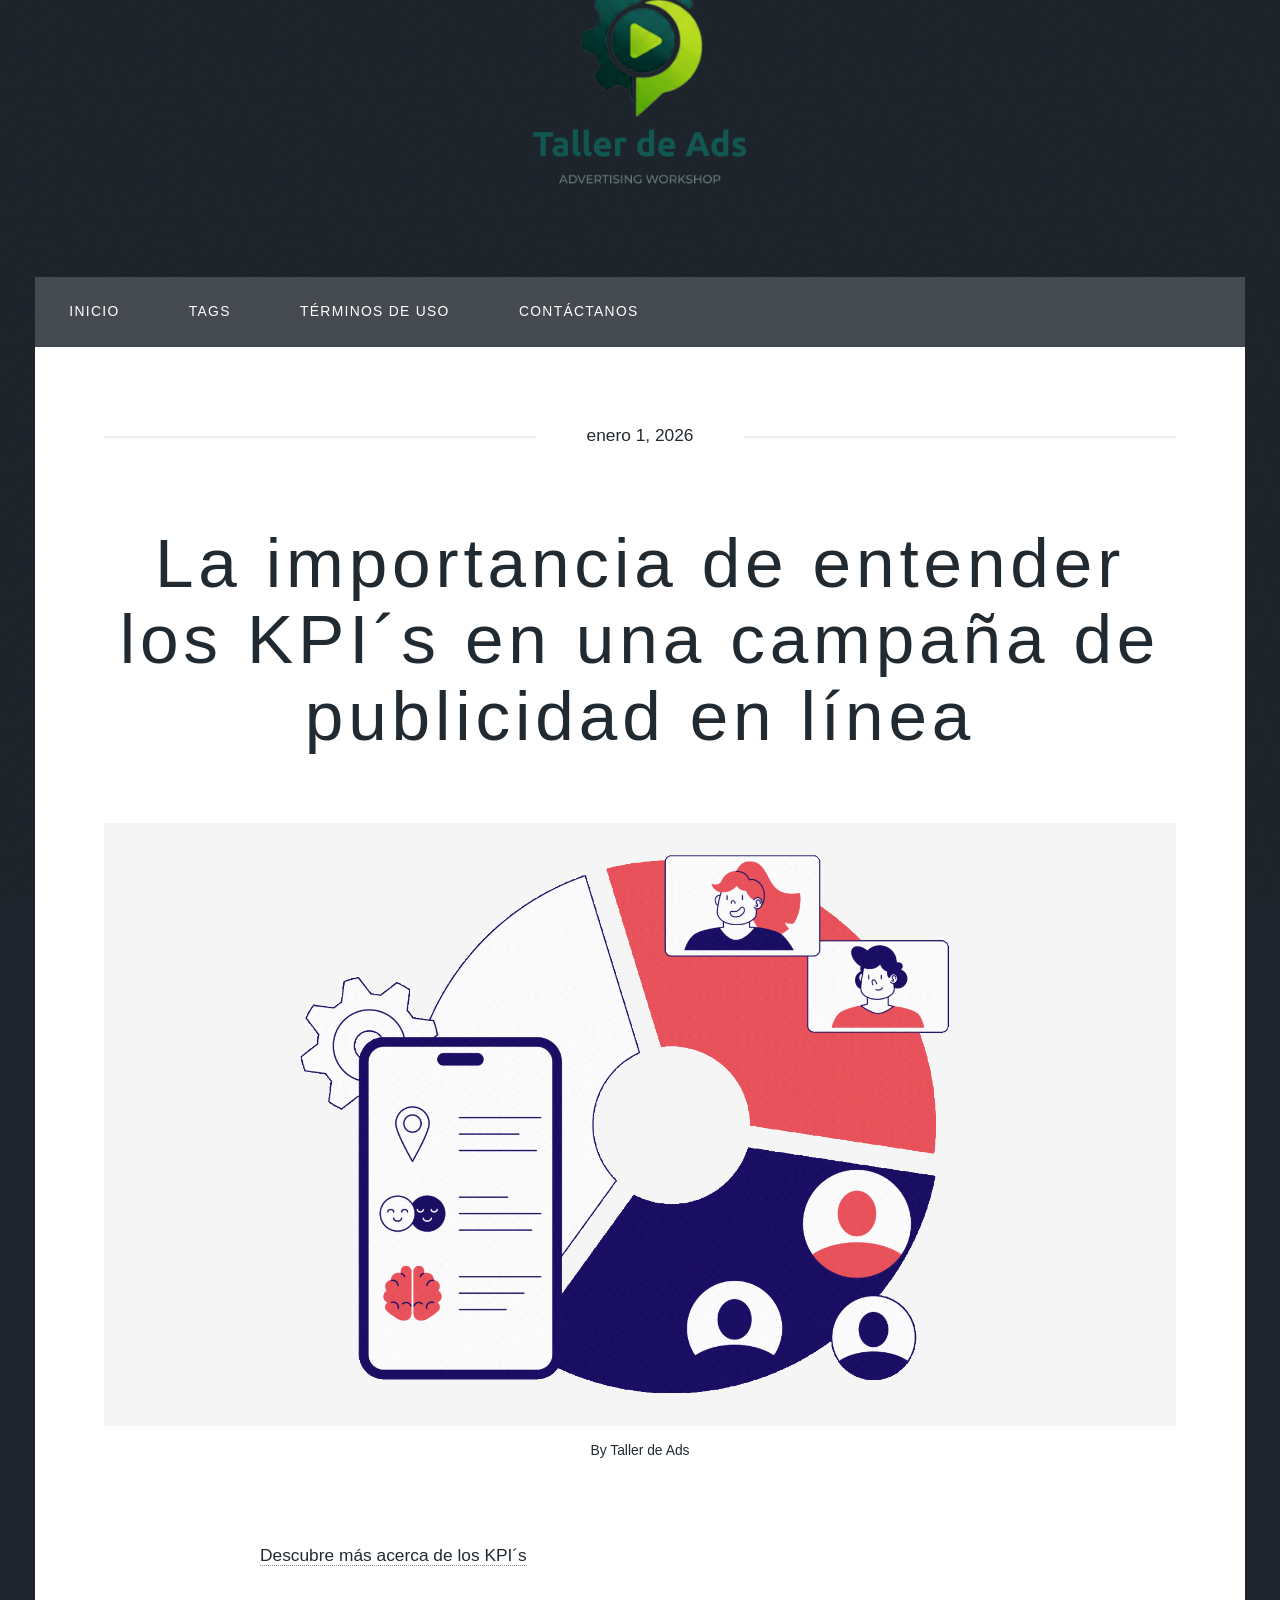
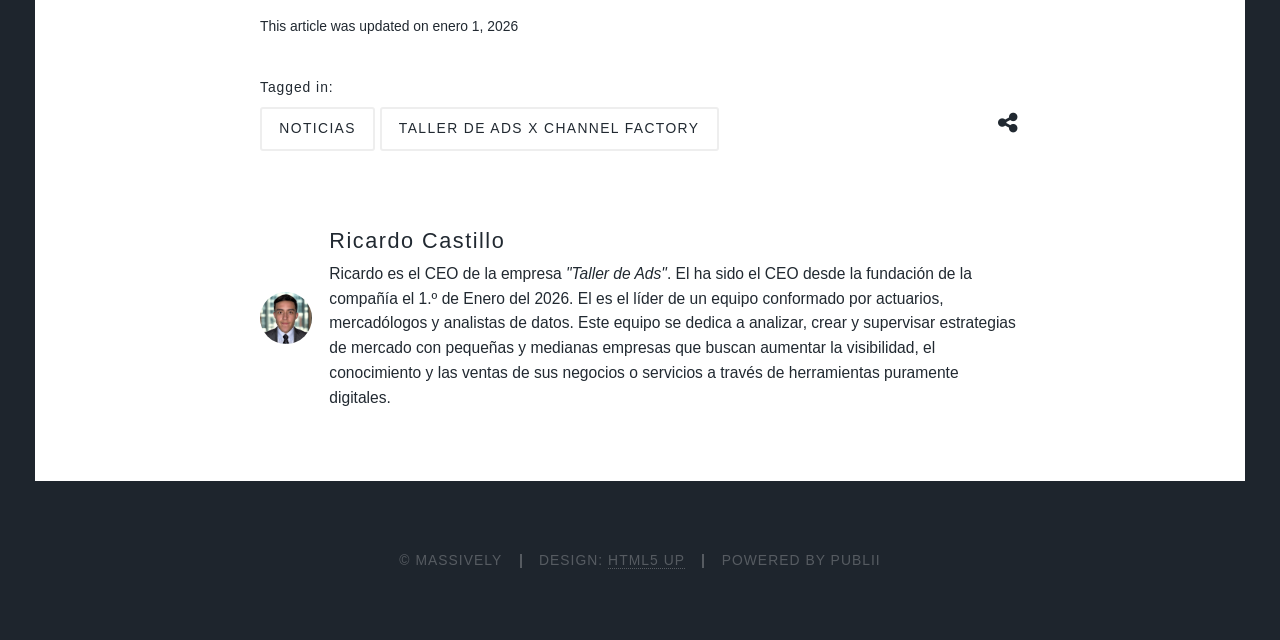
==== commit d0d094a4: "Updated from Publii" ====
--- a/la-importancia-de-entender-los-kpis-en-una-campaa-de-publicidad-en-line/index.html
+++ b/la-importancia-de-entender-los-kpis-en-una-campaa-de-publicidad-en-line/index.html
@@ -1,12 +1,5 @@
-<!DOCTYPE html><html lang="es"><head><meta charset="utf-8"><meta http-equiv="X-UA-Compatible" content="IE=edge"><meta name="viewport" content="width=device-width,initial-scale=1"><title>La importancia de entender los KPI´s en una campaña de publicidad en línea - Taller de Ads</title><meta name="description" content="Taller de Ads narra de la importancia de entender los KPI´s y como estos mejoran futuras campañas de publicidad en línea."><meta name="generator" content="Publii Open-Source CMS for Static Site"><link rel="canonical" href="https://taller-ads.github.io/Taller-de-Ads/la-importancia-de-entender-los-kpis-en-una-campaa-de-publicidad-en-line/"><link rel="alternate" type="application/atom+xml" href="https://taller-ads.github.io/Taller-de-Ads/feed.xml" title="Taller de Ads - RSS"><link rel="alternate" type="application/json" href="https://taller-ads.github.io/Taller-de-Ads/feed.json" title="Taller de Ads - JSON"><meta property="og:title" content="La importancia de entender los KPI´s en una campaña de publicidad en línea"><meta property="og:image" content="https://taller-ads.github.io/Taller-de-Ads/media/posts/2/KPis.gif"><meta property="og:image:width" content="1920"><meta property="og:image:height" content="1080"><meta property="og:site_name" content="Taller de Ads"><meta property="og:description" content="Taller de Ads narra de la importancia de entender los KPI´s y como estos mejoran futuras campañas de publicidad en línea."><meta property="og:url" content="https://taller-ads.github.io/Taller-de-Ads/la-importancia-de-entender-los-kpis-en-una-campaa-de-publicidad-en-line/"><meta property="og:type" content="article"><link rel="shortcut icon" href="https://taller-ads.github.io/Taller-de-Ads/media/website/Taller-de-Ads-5.png" type="image/x-icon"><link rel="preload" href="https://taller-ads.github.io/Taller-de-Ads/assets/dynamic/fonts/exo/exo.woff2" as="font" type="font/woff2" crossorigin><link rel="preload" href="https://taller-ads.github.io/Taller-de-Ads/assets/dynamic/fonts/exo/exo-italic.woff2" as="font" type="font/woff2" crossorigin><link rel="preload" href="https://taller-ads.github.io/Taller-de-Ads/assets/dynamic/fonts/dmsans/dmsans.woff2" as="font" type="font/woff2" crossorigin><link rel="preload" href="https://taller-ads.github.io/Taller-de-Ads/assets/dynamic/fonts/dmsans/dmsans-italic.woff2" as="font" type="font/woff2" crossorigin><link rel="stylesheet" href="https://taller-ads.github.io/Taller-de-Ads/assets/css/style.css?v=8954010f05516cf7f7d532d155c84ef3"><script type="application/ld+json">{"@context":"http://schema.org","@type":"Article","mainEntityOfPage":{"@type":"WebPage","@id":"https://taller-ads.github.io/Taller-de-Ads/la-importancia-de-entender-los-kpis-en-una-campaa-de-publicidad-en-line/"},"headline":"La importancia de entender los KPI´s en una campaña de publicidad en línea","datePublished":"2026-01-01T21:03-05:00","dateModified":"2026-01-01T21:23-05:00","image":{"@type":"ImageObject","url":"https://taller-ads.github.io/Taller-de-Ads/media/posts/2/KPis.gif","height":1080,"width":1920},"description":"Taller de Ads narra de la importancia de entender los KPI´s y como estos mejoran futuras campañas de publicidad en línea.","author":{"@type":"Person","name":"Ricardo Castillo","url":"https://taller-ads.github.io/Taller-de-Ads/authors/ricardo-readman/"},"publisher":{"@type":"Organization","name":"Ricardo Castillo","logo":{"@type":"ImageObject","url":"https://taller-ads.github.io/Taller-de-Ads/media/website/Taller-de-Ads-5-2.png","height":1080,"width":1080}}}</script><noscript><style>img[loading] {
+<!DOCTYPE html><html lang="es"><head><meta charset="utf-8"><meta http-equiv="X-UA-Compatible" content="IE=edge"><meta name="viewport" content="width=device-width,initial-scale=1,user-scalable=no"><title>La importancia de entender los KPI´s en una campaña de publicidad en línea - Taller de Ads</title><meta name="description" content="Taller de Ads narra de la importancia de entender los KPI´s y como estos mejoran futuras campañas de publicidad en línea."><meta name="generator" content="Publii Open-Source CMS for Static Site"><link rel="canonical" href="https://taller-ads.github.io/Taller-de-Ads/la-importancia-de-entender-los-kpis-en-una-campaa-de-publicidad-en-line/"><link rel="alternate" type="application/atom+xml" href="https://taller-ads.github.io/Taller-de-Ads/feed.xml" title="Taller de Ads - RSS"><link rel="alternate" type="application/json" href="https://taller-ads.github.io/Taller-de-Ads/feed.json" title="Taller de Ads - JSON"><meta property="og:title" content="La importancia de entender los KPI´s en una campaña de publicidad en línea"><meta property="og:image" content="https://taller-ads.github.io/Taller-de-Ads/media/posts/2/KPis.gif"><meta property="og:image:width" content="1920"><meta property="og:image:height" content="1080"><meta property="og:site_name" content="Taller de Ads"><meta property="og:description" content="Taller de Ads narra de la importancia de entender los KPI´s y como estos mejoran futuras campañas de publicidad en línea."><meta property="og:url" content="https://taller-ads.github.io/Taller-de-Ads/la-importancia-de-entender-los-kpis-en-una-campaa-de-publicidad-en-line/"><meta property="og:type" content="article"><link rel="stylesheet" href="https://taller-ads.github.io/Taller-de-Ads/assets/css/fontawesome-all.min.css?v=85514f933f9e0b82460af63f1a403fa5"><link rel="stylesheet" href="https://taller-ads.github.io/Taller-de-Ads/assets/css/style.css?v=6d92336350d5374cc2b2fb5720b76be5"><noscript><link rel="stylesheet" href="https://taller-ads.github.io/Taller-de-Ads/assets/css/noscript.css?v=efa867a99f5064d6729e4dc2008ad50b"></noscript><script type="application/ld+json">{"@context":"http://schema.org","@type":"Article","mainEntityOfPage":{"@type":"WebPage","@id":"https://taller-ads.github.io/Taller-de-Ads/la-importancia-de-entender-los-kpis-en-una-campaa-de-publicidad-en-line/"},"headline":"La importancia de entender los KPI´s en una campaña de publicidad en línea","datePublished":"2026-01-01T21:03-05:00","dateModified":"2026-01-01T21:23-05:00","image":{"@type":"ImageObject","url":"https://taller-ads.github.io/Taller-de-Ads/media/posts/2/KPis.gif","height":1080,"width":1920},"description":"Taller de Ads narra de la importancia de entender los KPI´s y como estos mejoran futuras campañas de publicidad en línea.","author":{"@type":"Person","name":"Ricardo Castillo","url":"https://taller-ads.github.io/Taller-de-Ads/authors/ricardo-readman/"},"publisher":{"@type":"Organization","name":"Ricardo Castillo","logo":{"@type":"ImageObject","url":"https://taller-ads.github.io/Taller-de-Ads/media/website/ADVERTISING-WORKSHOP-final.png","height":1200,"width":1080}}}</script><style>#wrapper > .bg {
+               background-image: url(https://taller-ads.github.io/Taller-de-Ads/assets/images/overlay.png), linear-gradient(0deg, rgba(0, 0, 0, 0.1), rgba(0, 0, 0, 0.1)), url();
+           }</style><noscript><style>img[loading] {
                     opacity: 1;
-                }</style></noscript></head><body class="post-template"><header class="top js-header"><a class="logo" href="https://taller-ads.github.io/Taller-de-Ads/"><img src="https://taller-ads.github.io/Taller-de-Ads/media/website/Taller-de-Ads-5-2.png" alt="Taller de Ads" width="1080" height="1080"></a><nav class="navbar js-navbar"><button class="navbar__toggle js-toggle" aria-label="Menu" aria-haspopup="true" aria-expanded="false"><span class="navbar__toggle-box"><span class="navbar__toggle-inner">Menu</span></span></button><ul class="navbar__menu"><li><a href="https://taller-ads.github.io/Taller-de-Ads/" target="_self">Inicio</a></li><li><a href="https://taller-ads.github.io/Taller-de-Ads/tags/" target="_self">Tags</a></li><li><a href="https://taller-ads.github.io/Taller-de-Ads/terminos-y-condiciones/" target="_self">Términos de Uso</a></li><li><a href="https://miasegurador.mx/" target="_self">Contáctanos</a></li></ul></nav></header><main class="post"><article class="content"><div class="hero"><header class="hero__content hero__content--centered"><div class="wrapper"><h1>La importancia de entender los KPI´s en una campaña de publicidad en línea</h1><div class="feed__meta content__meta content__meta--centered"><img src="https://taller-ads.github.io/Taller-de-Ads/media/website/Ricardo-Castillo-2.png" loading="eager" height="1080" width="1080" class="feed__author-thumb" alt=""> <a href="https://taller-ads.github.io/Taller-de-Ads/authors/ricardo-readman/" class="feed__author">Ricardo Castillo</a> <time datetime="2026-01-01T21:03" class="feed__date">enero 1, 2026</time></div></div></header><figure class="hero__image"><div class="hero__image-wrapper"><img src="https://taller-ads.github.io/Taller-de-Ads/media/posts/2/KPis.gif" loading="eager" height="1080" width="1920" alt="KPI´s - la importancia de entender los KPI´s en las campañas digitales"></div><figcaption>By Taller de Ads</figcaption></figure></div><div class="entry-wrapper content__entry"><p><a href="https://www.youtube.com/watch?v=oYRj8zXJn3o" rel="nofollow">Descubre más acerca de los KPI´s</a></p></div><footer class="content__footer"><div class="entry-wrapper"><p class="content__updated">This article was updated on enero 1, 2026</p><div class="content__actions"><ul class="content__tag"><li><a href="https://taller-ads.github.io/Taller-de-Ads/tags/noticias/">Noticias</a></li><li><a href="https://taller-ads.github.io/Taller-de-Ads/tags/taller-de-ads-x-channel-factory/">Taller de Ads x Channel Factory</a></li></ul><div class="content__share"><button class="btn--icon content__share-button js-content__share-button"><svg width="20" height="20" aria-hidden="true"><use xlink:href="https://taller-ads.github.io/Taller-de-Ads/assets/svg/svg-map.svg#share"></use></svg> <span>Share It</span></button><div class="content__share-popup js-content__share-popup"></div></div></div><div class="content__bio bio"><img src="https://taller-ads.github.io/Taller-de-Ads/media/website/Ricardo-Castillo-2.png" loading="lazy" height="1080" width="1080" class="bio__avatar" alt=""><div><h3 class="h4 bio__name"><a href="https://taller-ads.github.io/Taller-de-Ads/authors/ricardo-readman/" rel="author">Ricardo Castillo</a></h3><div class="bio__desc"><p class="align-left">Ricardo es el CEO de la empresa <strong><em>"Taller de Ads"</em></strong>. El ha sido el CEO desde la fundación de la compañía el 1.º de Enero del 2026. El es el líder de un equipo conformado por actuarios, mercadólogos y analistas de datos. Este equipo se dedica a analizar, crear y supervisar estrategias de mercado con pequeñas y medianas empresas que buscan aumentar la visibilidad, el conocimiento y las ventas de sus negocios o servicios a través de herramientas puramente digitales. </p></div></div></div></div><nav class="content__nav"><div class="wrapper"><div class="content__nav-inner"><div class="content__nav-next"><a href="https://taller-ads.github.io/Taller-de-Ads/taller-de-ads-noticias-de-desarrollo/" class="content__nav-link" rel="next"><div><span>Next</span> Taller de Ads Noticias de Desarrollo</div><figure class="content__nav-image"><img src="https://taller-ads.github.io/Taller-de-Ads/media/posts/3/Eventos.gif" class="lazyload" loading="lazy" alt="KPI´s en 2026" height="1080" width="1080"></figure></a></div></div></div></nav></footer></article></main><footer class="footer footer--glued"><div class="wrapper"><div class="footer__copyright"><p>Powered by Publii</p></div><button id="backToTop" class="footer__bttop" aria-label="Back to top" title="Back to top"><svg width="20" height="20"><use xlink:href="https://taller-ads.github.io/Taller-de-Ads/assets/svg/svg-map.svg#toparrow"/></svg></button></div></footer><script defer="defer" src="https://taller-ads.github.io/Taller-de-Ads/assets/js/scripts.min.js?v=ffcbea6c02c8178d10092962b235a5b0"></script><script>window.publiiThemeMenuConfig={mobileMenuMode:'sidebar',animationSpeed:300,submenuWidth: 'auto',doubleClickTime:500,mobileMenuExpandableSubmenus:true,relatedContainerForOverlayMenuSelector:'.top'};</script><script>var images = document.querySelectorAll('img[loading]');
-        for (var i = 0; i < images.length; i++) {
-            if (images[i].complete) {
-                images[i].classList.add('is-loaded');
-            } else {
-                images[i].addEventListener('load', function () {
-                    this.classList.add('is-loaded');
-                }, false);
-            }
-        }</script></body></html>+                }</style></noscript></head><body class="is-preload post-template"><div id="wrapper"><header id="header"><a class="logo logo-image" href="https://taller-ads.github.io/Taller-de-Ads/"><img src="https://taller-ads.github.io/Taller-de-Ads/media/website/ADVERTISING-WORKSHOP-final.png" alt="Taller de Ads" width="1080" height="1200"></a></header><nav id="nav"><ul class="links"><li><a href="https://taller-ads.github.io/Taller-de-Ads/" target="_self">Inicio</a></li><li><a href="https://taller-ads.github.io/Taller-de-Ads/tags/" target="_self">Tags</a></li><li><a href="https://taller-ads.github.io/Taller-de-Ads/terminos-y-condiciones/" target="_self">Términos de Uso</a></li><li><a href="https://miasegurador.mx/" target="_self">Contáctanos</a></li></ul></nav><main id="main"><article class="post"><header class="major"><time datetime="2026-01-01T21:03" class="date">enero 1, 2026</time><h1>La importancia de entender los KPI´s en una campaña de publicidad en línea</h1><p class="post__inner"></p></header><figure class="image main"><img src="https://taller-ads.github.io/Taller-de-Ads/media/posts/2/KPis.gif" loading="lazy" height="1080" width="1920" alt="KPI´s - la importancia de entender los KPI´s en las campañas digitales"><figcaption>By Taller de Ads</figcaption></figure><div class="post__inner post__entry"><p><a href="https://www.youtube.com/watch?v=oYRj8zXJn3o" rel="nofollow">Descubre más acerca de los KPI´s</a></p></div><footer class="post__inner post__footer"><p class="post__last-updated">This article was updated on enero 1, 2026</p><div class="post__share-tag-container"><div class="post__tag"><h3>Tagged in:</h3><ul><li><a href="https://taller-ads.github.io/Taller-de-Ads/tags/noticias/">Noticias</a></li><li><a href="https://taller-ads.github.io/Taller-de-Ads/tags/taller-de-ads-x-channel-factory/">Taller de Ads x Channel Factory</a></li></ul></div><div class="post__share"><button class="post__share-button js-post__share-button icon" aria-label="Share button"><i class="fas fa-share-alt"></i></button><div class="post__share-popup js-post__share-popup"></div></div></div><div class="post__bio"><img src="https://taller-ads.github.io/Taller-de-Ads/media/website/Ricardo-Castillo-2.png" loading="lazy" height="1080" width="1080" alt="Ricardo Castillo"><div><h3><a href="https://taller-ads.github.io/Taller-de-Ads/authors/ricardo-readman/" class="invert" rel="author">Ricardo Castillo</a></h3><p class="align-left">Ricardo es el CEO de la empresa <strong><em>"Taller de Ads"</em></strong>. El ha sido el CEO desde la fundación de la compañía el 1.º de Enero del 2026. El es el líder de un equipo conformado por actuarios, mercadólogos y analistas de datos. Este equipo se dedica a analizar, crear y supervisar estrategias de mercado con pequeñas y medianas empresas que buscan aumentar la visibilidad, el conocimiento y las ventas de sus negocios o servicios a través de herramientas puramente digitales. </p></div></div></footer></article></main><footer id="copyright"><ul><li>© Massively</li><li>Design: <a href="https://html5up.net" target="_blank" rel="nofollow noopener">HTML5 UP</a></li><li>Powered by Publii</li></ul></footer></div><script src="https://taller-ads.github.io/Taller-de-Ads/assets/js/jquery.min.js?v=c9771cc3e90e18f5336eedbd0fffb2cf"></script><script src="https://taller-ads.github.io/Taller-de-Ads/assets/js/jquery.scrollex.min.js?v=f89065e3d988006af9791b44561d7c90"></script><script src="https://taller-ads.github.io/Taller-de-Ads/assets/js/jquery.scrolly.min.js?v=1ed5a78bde1476875a40f6b9ff44fc14"></script><script src="https://taller-ads.github.io/Taller-de-Ads/assets/js/browser.min.js?v=c07298dd19048a8a69ad97e754dfe8d0"></script><script src="https://taller-ads.github.io/Taller-de-Ads/assets/js/breakpoints.min.js?v=81a479eb099e3b187613943b085923b8"></script><script src="https://taller-ads.github.io/Taller-de-Ads/assets/js/util.min.js?v=4201a626f8c9b614a663b3a1d7d82615"></script><script src="https://taller-ads.github.io/Taller-de-Ads/assets/js/main.min.js?v=56233c354bd814758be8bff42f7e13a5"></script><script>/*<![CDATA[*/var images=document.querySelectorAll("img[loading]");for(var i=0;i<images.length;i++){if(images[i].complete){images[i].classList.add("is-loaded")}else{images[i].addEventListener("load",function(){this.classList.add("is-loaded")},false)}};/*]]>*/</script></body></html>
